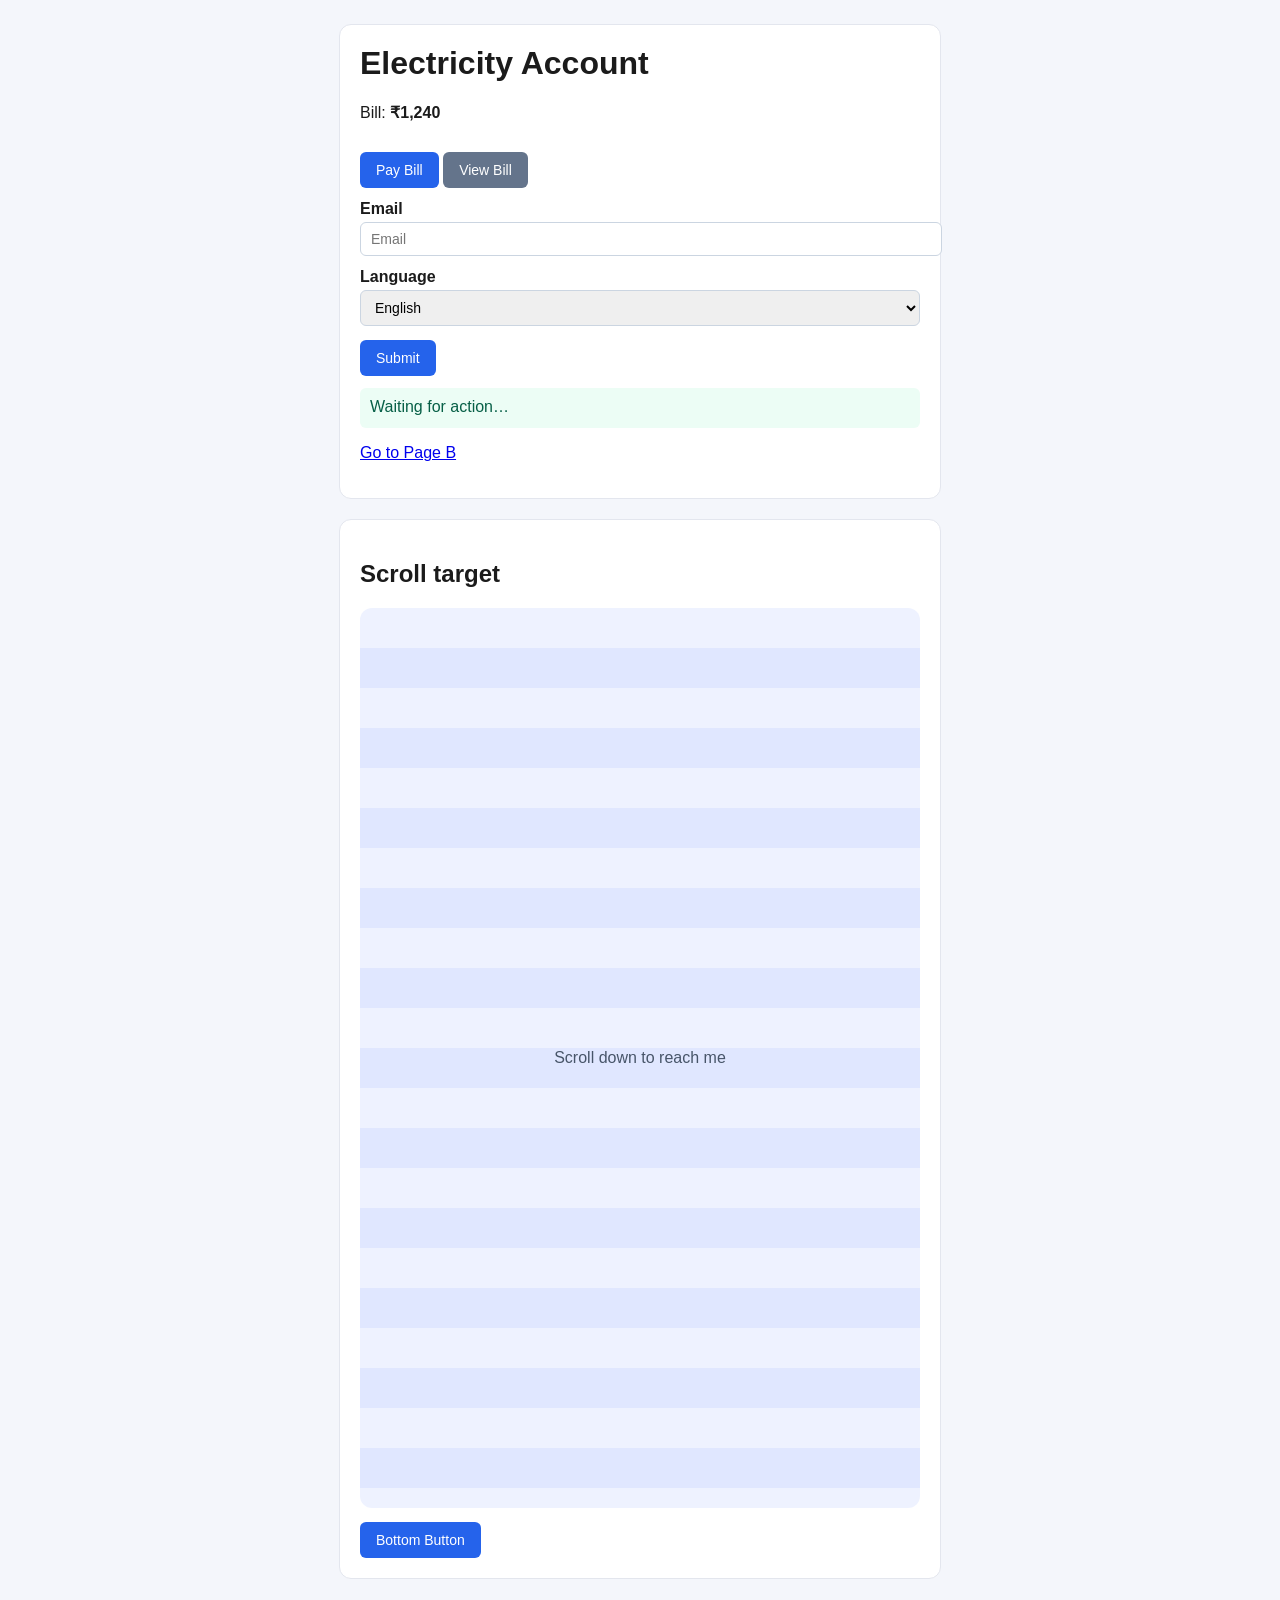
==== demo-site/index.html @ 31cb4ea2 "browser extension" ====
<!DOCTYPE html>
<html lang="en">
<head>
  <meta charset="utf-8" />
  <meta name="viewport" content="width=device-width, initial-scale=1" />
  <title>REACH Demo Portal - Page A</title>
  <style>
    body { font-family: "Segoe UI", Arial, sans-serif; margin: 0; padding: 24px; background: #f4f6fb; color: #1b1b1b; }
    .card { max-width: 560px; margin: 0 auto 20px; background: #fff; border: 1px solid #e3e6ee; border-radius: 12px; padding: 20px; }
    h1 { margin-top: 0; }
    label { display: block; margin: 12px 0 4px; font-weight: 600; }
    input, select { width: 100%; padding: 8px 10px; border: 1px solid #cbd5e1; border-radius: 6px; font-size: 14px; }
    button { margin-top: 14px; padding: 10px 16px; border: 0; border-radius: 6px; background: #2563eb; color: #fff; font-size: 14px; cursor: pointer; }
    button.secondary { background: #64748b; }
    .status { margin-top: 12px; padding: 10px; border-radius: 6px; background: #ecfdf5; color: #065f46; min-height: 20px; }
    .spacer { height: 900px; background: repeating-linear-gradient(180deg, #eef2ff, #eef2ff 40px, #e0e7ff 40px, #e0e7ff 80px); border-radius: 12px; display: flex; align-items: center; justify-content: center; color: #475569; }
  </style>
</head>
<body>
  <div class="card">
    <h1>Electricity Account</h1>
    <p>Bill: <strong>&#8377;1,240</strong></p>

    <button id="pay-button">Pay Bill</button>
    <button id="view-bill" class="secondary">View Bill</button>

    <label for="email">Email</label>
    <input id="email" type="email" placeholder="Email" />

    <label for="language">Language</label>
    <select id="language">
      <option value="english">English</option>
      <option value="kannada">Kannada</option>
      <option value="hindi">Hindi</option>
    </select>

    <button id="submit-btn">Submit</button>

    <div class="status" id="status">Waiting for action&hellip;</div>

    <p style="margin-top:16px"><a href="page-b.html" id="to-page-b">Go to Page B</a></p>
  </div>

  <div class="card">
    <h2>Scroll target</h2>
    <div class="spacer">Scroll down to reach me</div>
    <button id="bottom-button">Bottom Button</button>
  </div>

  <script>
    const status = document.getElementById("status");
    function report(msg) { status.textContent = msg; }

    document.getElementById("pay-button").addEventListener("click", () => report("Pay Bill clicked at " + new Date().toLocaleTimeString()));
    document.getElementById("view-bill").addEventListener("click", () => report("View Bill clicked"));
    document.getElementById("bottom-button").addEventListener("click", () => report("Bottom Button clicked"));
    document.getElementById("submit-btn").addEventListener("click", () => {
      const email = document.getElementById("email").value;
      const lang = document.getElementById("language").value;
      report("Submitted email=" + email + " language=" + lang);
    });
    document.getElementById("email").addEventListener("input", (e) => report("Typing email: " + e.target.value));
    document.getElementById("language").addEventListener("change", (e) => report("Language changed to: " + e.target.value));
  </script>
</body>
</html>
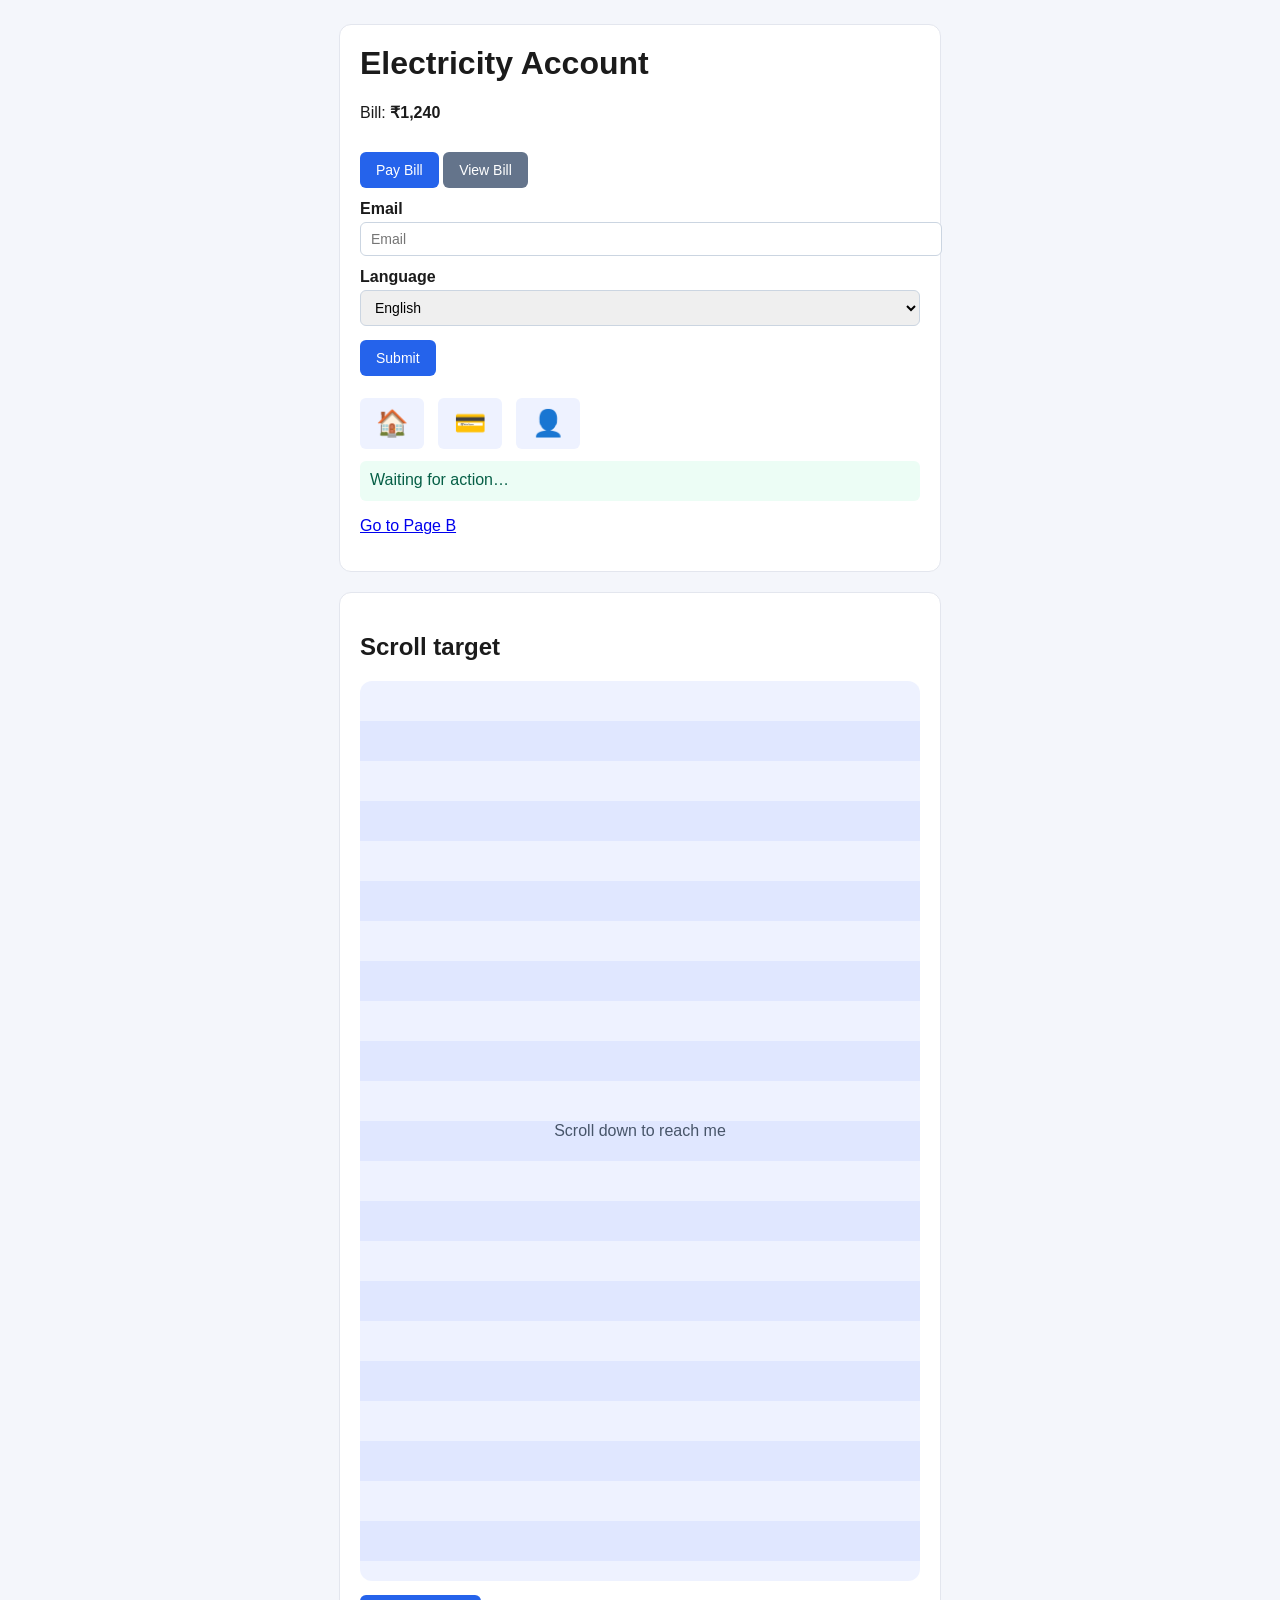
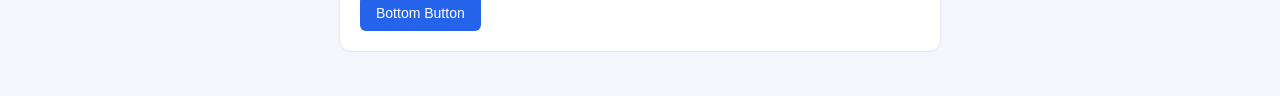
==== commit aa5fc097: "Structure + Vision" ====
--- a/demo-site/index.html
+++ b/demo-site/index.html
@@ -14,6 +14,15 @@
     button.secondary { background: #64748b; }
     .status { margin-top: 12px; padding: 10px; border-radius: 6px; background: #ecfdf5; color: #065f46; min-height: 20px; }
     .spacer { height: 900px; background: repeating-linear-gradient(180deg, #eef2ff, #eef2ff 40px, #e0e7ff 40px, #e0e7ff 80px); border-radius: 12px; display: flex; align-items: center; justify-content: center; color: #475569; }
+    #bill-view[hidden] { display: none; }
+    #bill-view { border-color: #bfdbfe; background: #f8fbff; }
+    #bill-view table { width: 100%; border-collapse: collapse; margin-top: 8px; }
+    #bill-view td { padding: 6px 4px; border-bottom: 1px solid #e3e6ee; }
+    #bill-view td:last-child { text-align: right; font-weight: 600; }
+    .iconbar { display: flex; gap: 14px; margin-top: 8px; }
+    .iconbar button { font-size: 26px; padding: 10px 16px; background: #eef2ff; color: inherit; }
+    #pay-panel[hidden], #profile-panel[hidden] { display: none; }
+    #pay-panel { border-color: #bfdbfe; background: #f8fbff; }
   </style>
 </head>
 <body>
@@ -36,9 +45,54 @@
 
     <button id="submit-btn">Submit</button>
 
+    <!-- Phase 6: deliberately inaccessible icon nav. All three have the same
+         useless aria-label; only the emoji distinguishes them. Structure Agent
+         cannot tell which is payment -> Vision Agent reads the screenshot. -->
+    <div class="iconbar" aria-label="navigation">
+      <button id="icon-home" aria-label="button">&#127968;</button>
+      <button id="icon-pay" aria-label="button">&#128179;</button>
+      <button id="icon-user" aria-label="button">&#128100;</button>
+    </div>
+
     <div class="status" id="status">Waiting for action&hellip;</div>
 
     <p style="margin-top:16px"><a href="page-b.html" id="to-page-b">Go to Page B</a></p>
+  </div>
+
+  <div class="card" id="pay-panel" hidden>
+    <h2>Make a Payment</h2>
+    <p>Amount: <strong>&#8377;1,240.00</strong></p>
+    <label for="card-number">Card number</label>
+    <input id="card-number" inputmode="numeric" placeholder="0000 0000 0000 0000" />
+    <button id="confirm-payment">Confirm payment</button>
+  </div>
+
+  <div class="card" id="profile-panel" hidden>
+    <h2>Your Profile</h2>
+    <p>Name: Karthika M &nbsp;&middot;&nbsp; Consumer no. 4471-2290</p>
+  </div>
+
+  <div class="card" id="bill-view" hidden>
+    <h2>Electricity Bill</h2>
+    <p>Account 4471-2290 &nbsp;&middot;&nbsp; Billing period Aug 2026</p>
+    <table>
+      <tr><td>Units consumed</td><td>312 kWh</td></tr>
+      <tr><td>Amount due</td><td>&#8377;1,240.00</td></tr>
+      <tr><td>Due date</td><td>15 Sep 2026</td></tr>
+      <tr><td>Status</td><td>Unpaid</td></tr>
+    </table>
+    <button id="download-bill">Download PDF</button>
+    <button id="payment-details" class="secondary">Payment details</button>
+  </div>
+
+  <div class="card" id="payment-history" hidden>
+    <h2>Payment History</h2>
+    <table>
+      <tr><td>Jul 2026</td><td>&#8377;1,180.00 &middot; Paid</td></tr>
+      <tr><td>Jun 2026</td><td>&#8377;1,090.00 &middot; Paid</td></tr>
+      <tr><td>May 2026</td><td>&#8377;1,305.00 &middot; Paid</td></tr>
+    </table>
+    <p>Autopay: <strong>Off</strong> &nbsp;&middot;&nbsp; Preferred method: UPI</p>
   </div>
 
   <div class="card">
@@ -52,8 +106,34 @@
     function report(msg) { status.textContent = msg; }
 
     document.getElementById("pay-button").addEventListener("click", () => report("Pay Bill clicked at " + new Date().toLocaleTimeString()));
-    document.getElementById("view-bill").addEventListener("click", () => report("View Bill clicked"));
+    document.getElementById("view-bill").addEventListener("click", () => {
+      const bill = document.getElementById("bill-view");
+      bill.hidden = false;
+      bill.scrollIntoView({ behavior: "smooth", block: "start" });
+      report("Electricity bill opened");
+    });
+    document.getElementById("download-bill").addEventListener("click", () => report("Bill PDF downloaded"));
+    document.getElementById("payment-details").addEventListener("click", () => {
+      const ph = document.getElementById("payment-history");
+      ph.hidden = false;
+      ph.scrollIntoView({ behavior: "smooth", block: "start" });
+      report("Payment details opened");
+    });
     document.getElementById("bottom-button").addEventListener("click", () => report("Bottom Button clicked"));
+    document.getElementById("icon-home").addEventListener("click", () => {
+      window.scrollTo({ top: 0, behavior: "smooth" }); report("Home");
+    });
+    document.getElementById("icon-pay").addEventListener("click", () => {
+      const p = document.getElementById("pay-panel");
+      p.hidden = false; p.scrollIntoView({ behavior: "smooth", block: "start" });
+      report("Payment screen opened");
+    });
+    document.getElementById("icon-user").addEventListener("click", () => {
+      const p = document.getElementById("profile-panel");
+      p.hidden = false; p.scrollIntoView({ behavior: "smooth", block: "start" });
+      report("Profile opened");
+    });
+    document.getElementById("confirm-payment").addEventListener("click", () => report("Payment confirmed - receipt #RCPT-8890"));
     document.getElementById("submit-btn").addEventListener("click", () => {
       const email = document.getElementById("email").value;
       const lang = document.getElementById("language").value;
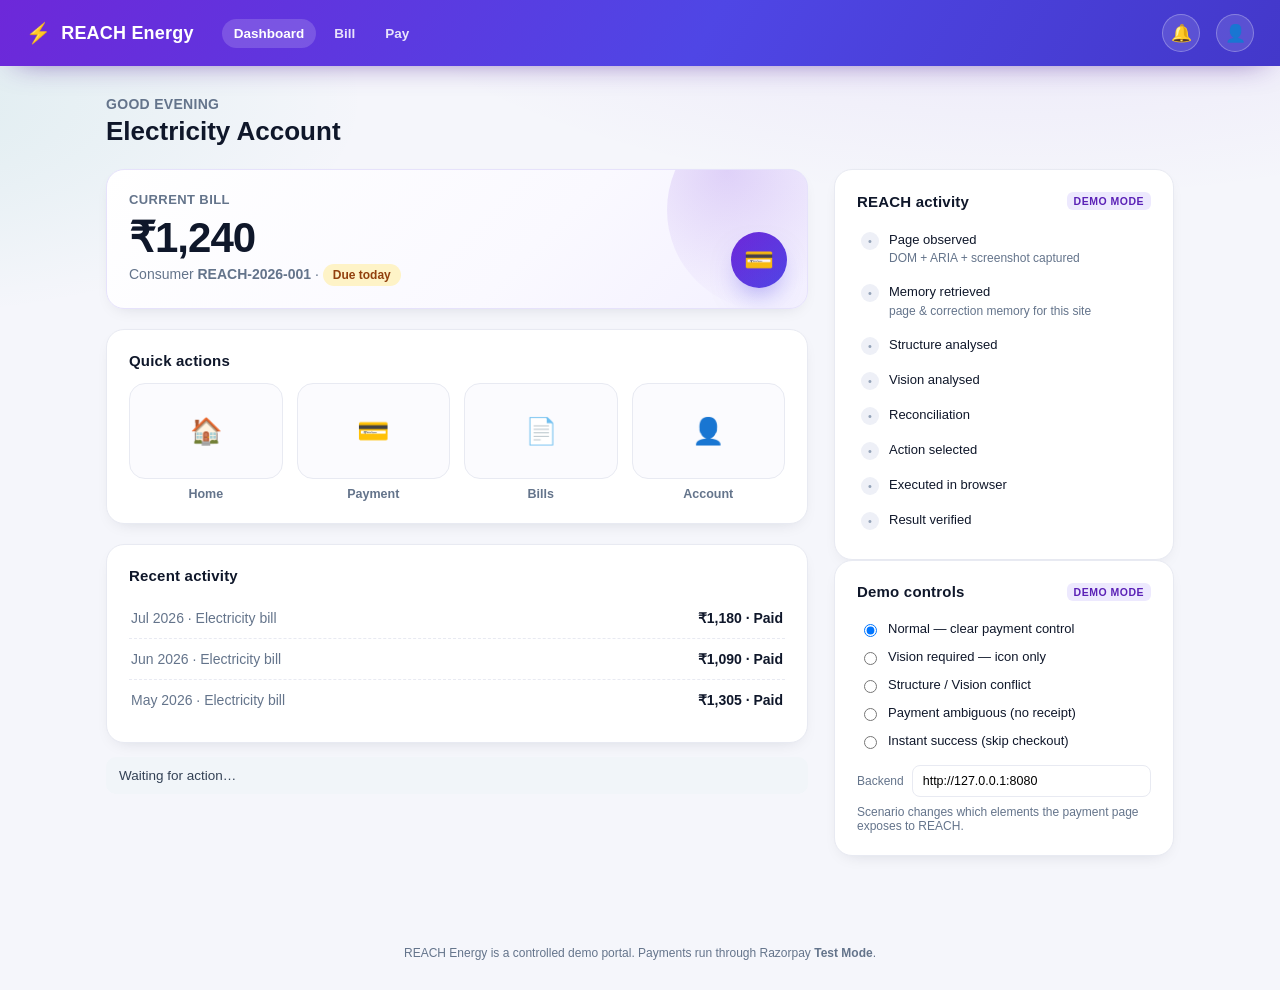
==== commit dc3d512a: "demo" ====
--- a/demo-site/index.html
+++ b/demo-site/index.html
@@ -3,144 +3,74 @@
 <head>
   <meta charset="utf-8" />
   <meta name="viewport" content="width=device-width, initial-scale=1" />
-  <title>REACH Demo Portal - Page A</title>
-  <style>
-    body { font-family: "Segoe UI", Arial, sans-serif; margin: 0; padding: 24px; background: #f4f6fb; color: #1b1b1b; }
-    .card { max-width: 560px; margin: 0 auto 20px; background: #fff; border: 1px solid #e3e6ee; border-radius: 12px; padding: 20px; }
-    h1 { margin-top: 0; }
-    label { display: block; margin: 12px 0 4px; font-weight: 600; }
-    input, select { width: 100%; padding: 8px 10px; border: 1px solid #cbd5e1; border-radius: 6px; font-size: 14px; }
-    button { margin-top: 14px; padding: 10px 16px; border: 0; border-radius: 6px; background: #2563eb; color: #fff; font-size: 14px; cursor: pointer; }
-    button.secondary { background: #64748b; }
-    .status { margin-top: 12px; padding: 10px; border-radius: 6px; background: #ecfdf5; color: #065f46; min-height: 20px; }
-    .spacer { height: 900px; background: repeating-linear-gradient(180deg, #eef2ff, #eef2ff 40px, #e0e7ff 40px, #e0e7ff 80px); border-radius: 12px; display: flex; align-items: center; justify-content: center; color: #475569; }
-    #bill-view[hidden] { display: none; }
-    #bill-view { border-color: #bfdbfe; background: #f8fbff; }
-    #bill-view table { width: 100%; border-collapse: collapse; margin-top: 8px; }
-    #bill-view td { padding: 6px 4px; border-bottom: 1px solid #e3e6ee; }
-    #bill-view td:last-child { text-align: right; font-weight: 600; }
-    .iconbar { display: flex; gap: 14px; margin-top: 8px; }
-    .iconbar button { font-size: 26px; padding: 10px 16px; background: #eef2ff; color: inherit; }
-    #pay-panel[hidden], #profile-panel[hidden] { display: none; }
-    #pay-panel { border-color: #bfdbfe; background: #f8fbff; }
-  </style>
+  <title>REACH Energy — Account</title>
+  <link rel="stylesheet" href="styles.css" />
 </head>
 <body>
-  <div class="card">
-    <h1>Electricity Account</h1>
-    <p>Bill: <strong>&#8377;1,240</strong></p>
+  <div id="chrome"></div>
 
-    <button id="pay-button">Pay Bill</button>
-    <button id="view-bill" class="secondary">View Bill</button>
+  <div class="wrap">
+    <div class="hello">Good evening</div>
+    <h1 class="page-title">Electricity Account</h1>
 
-    <label for="email">Email</label>
-    <input id="email" type="email" placeholder="Email" />
+    <div class="grid">
+      <div>
+        <!-- HERO BILL — the round action is semantically bare on purpose -->
+        <div class="card bill-hero">
+          <h3>Current bill</h3>
+          <div class="bill-amount" id="heroAmount">₹1,240</div>
+          <div class="bill-meta">Consumer <strong>REACH-2026-001</strong> · <span class="pill due">Due today</span></div>
+          <button class="fab" id="pay" aria-label="button" title="">💳</button>
+        </div>
 
-    <label for="language">Language</label>
-    <select id="language">
-      <option value="english">English</option>
-      <option value="kannada">Kannada</option>
-      <option value="hindi">Hindi</option>
-    </select>
+        <div class="card">
+          <h2>Quick actions</h2>
+          <div class="quick">
+            <div class="tile"><button id="nav-home" aria-label="button">🏠</button><div class="cap">Home</div></div>
+            <div class="tile"><button id="nav-pay" aria-label="button">💳</button><div class="cap">Payment</div></div>
+            <div class="tile"><button id="nav-bills" aria-label="button">📄</button><div class="cap">Bills</div></div>
+            <div class="tile"><button id="nav-account" aria-label="button">👤</button><div class="cap">Account</div></div>
+          </div>
+        </div>
 
-    <button id="submit-btn">Submit</button>
+        <div class="card">
+          <h2>Recent activity</h2>
+          <div class="rows">
+            <div class="r"><span class="k">Jul 2026 · Electricity bill</span><span class="v">₹1,180 · Paid</span></div>
+            <div class="r"><span class="k">Jun 2026 · Electricity bill</span><span class="v">₹1,090 · Paid</span></div>
+            <div class="r"><span class="k">May 2026 · Electricity bill</span><span class="v">₹1,305 · Paid</span></div>
+          </div>
+        </div>
 
-    <!-- Phase 6: deliberately inaccessible icon nav. All three have the same
-         useless aria-label; only the emoji distinguishes them. Structure Agent
-         cannot tell which is payment -> Vision Agent reads the screenshot. -->
-    <div class="iconbar" aria-label="navigation">
-      <button id="icon-home" aria-label="button">&#127968;</button>
-      <button id="icon-pay" aria-label="button">&#128179;</button>
-      <button id="icon-user" aria-label="button">&#128100;</button>
+        <div id="status" class="status">Waiting for action…</div>
+      </div>
+
+      <div>
+        <div class="card side">
+          <h2>REACH activity <span class="tag-demo">demo mode</span></h2>
+          <div class="steps" id="steps"></div>
+        </div>
+        <div id="demoCtl"></div>
+      </div>
     </div>
-
-    <div class="status" id="status">Waiting for action&hellip;</div>
-
-    <p style="margin-top:16px"><a href="page-b.html" id="to-page-b">Go to Page B</a></p>
   </div>
 
-  <div class="card" id="pay-panel" hidden>
-    <h2>Make a Payment</h2>
-    <p>Amount: <strong>&#8377;1,240.00</strong></p>
-    <label for="card-number">Card number</label>
-    <input id="card-number" inputmode="numeric" placeholder="0000 0000 0000 0000" />
-    <button id="confirm-payment">Confirm payment</button>
-  </div>
+  <footer>REACH Energy is a controlled demo portal. Payments run through Razorpay <strong>Test Mode</strong>.</footer>
 
-  <div class="card" id="profile-panel" hidden>
-    <h2>Your Profile</h2>
-    <p>Name: Karthika M &nbsp;&middot;&nbsp; Consumer no. 4471-2290</p>
-  </div>
+  <script src="app.js"></script>
+  <script>
+    document.getElementById("chrome").innerHTML = topbar("index.html");
+    document.getElementById("demoCtl").innerHTML = demoControls();
+    wireDemoControls();
+    Activity.mount(document.getElementById("steps"));
+    document.getElementById("heroAmount").textContent = money(BILL.amount);
 
-  <div class="card" id="bill-view" hidden>
-    <h2>Electricity Bill</h2>
-    <p>Account 4471-2290 &nbsp;&middot;&nbsp; Billing period Aug 2026</p>
-    <table>
-      <tr><td>Units consumed</td><td>312 kWh</td></tr>
-      <tr><td>Amount due</td><td>&#8377;1,240.00</td></tr>
-      <tr><td>Due date</td><td>15 Sep 2026</td></tr>
-      <tr><td>Status</td><td>Unpaid</td></tr>
-    </table>
-    <button id="download-bill">Download PDF</button>
-    <button id="payment-details" class="secondary">Payment details</button>
-  </div>
-
-  <div class="card" id="payment-history" hidden>
-    <h2>Payment History</h2>
-    <table>
-      <tr><td>Jul 2026</td><td>&#8377;1,180.00 &middot; Paid</td></tr>
-      <tr><td>Jun 2026</td><td>&#8377;1,090.00 &middot; Paid</td></tr>
-      <tr><td>May 2026</td><td>&#8377;1,305.00 &middot; Paid</td></tr>
-    </table>
-    <p>Autopay: <strong>Off</strong> &nbsp;&middot;&nbsp; Preferred method: UPI</p>
-  </div>
-
-  <div class="card">
-    <h2>Scroll target</h2>
-    <div class="spacer">Scroll down to reach me</div>
-    <button id="bottom-button">Bottom Button</button>
-  </div>
-
-  <script>
-    const status = document.getElementById("status");
-    function report(msg) { status.textContent = msg; }
-
-    document.getElementById("pay-button").addEventListener("click", () => report("Pay Bill clicked at " + new Date().toLocaleTimeString()));
-    document.getElementById("view-bill").addEventListener("click", () => {
-      const bill = document.getElementById("bill-view");
-      bill.hidden = false;
-      bill.scrollIntoView({ behavior: "smooth", block: "start" });
-      report("Electricity bill opened");
-    });
-    document.getElementById("download-bill").addEventListener("click", () => report("Bill PDF downloaded"));
-    document.getElementById("payment-details").addEventListener("click", () => {
-      const ph = document.getElementById("payment-history");
-      ph.hidden = false;
-      ph.scrollIntoView({ behavior: "smooth", block: "start" });
-      report("Payment details opened");
-    });
-    document.getElementById("bottom-button").addEventListener("click", () => report("Bottom Button clicked"));
-    document.getElementById("icon-home").addEventListener("click", () => {
-      window.scrollTo({ top: 0, behavior: "smooth" }); report("Home");
-    });
-    document.getElementById("icon-pay").addEventListener("click", () => {
-      const p = document.getElementById("pay-panel");
-      p.hidden = false; p.scrollIntoView({ behavior: "smooth", block: "start" });
-      report("Payment screen opened");
-    });
-    document.getElementById("icon-user").addEventListener("click", () => {
-      const p = document.getElementById("profile-panel");
-      p.hidden = false; p.scrollIntoView({ behavior: "smooth", block: "start" });
-      report("Profile opened");
-    });
-    document.getElementById("confirm-payment").addEventListener("click", () => report("Payment confirmed - receipt #RCPT-8890"));
-    document.getElementById("submit-btn").addEventListener("click", () => {
-      const email = document.getElementById("email").value;
-      const lang = document.getElementById("language").value;
-      report("Submitted email=" + email + " language=" + lang);
-    });
-    document.getElementById("email").addEventListener("input", (e) => report("Typing email: " + e.target.value));
-    document.getElementById("language").addEventListener("change", (e) => report("Language changed to: " + e.target.value));
+    const go = (h) => () => (location.href = h);
+    document.getElementById("nav-home").onclick = () => setStatus("", "Home");
+    document.getElementById("nav-bills").onclick = go("bill.html");
+    document.getElementById("nav-account").onclick = () => setStatus("", "Account");
+    document.getElementById("nav-pay").onclick = go("payment.html");
+    document.getElementById("pay").onclick = () => { setStatus("", "Opening payment…"); go("payment.html")(); };
   </script>
 </body>
 </html>
--- a/demo-site/styles.css
+++ b/demo-site/styles.css
@@ -0,0 +1,193 @@
+/* ===== REACH Energy — demo portal design system ===== */
+:root {
+  --violet: #6d28d9;
+  --violet-2: #4f46e5;
+  --teal: #0d9488;
+  --bg: #f5f6fb;
+  --surface: #ffffff;
+  --ink: #0f172a;
+  --muted: #64748b;
+  --line: #e8eaf2;
+  --ok: #047857;
+  --warn: #b45309;
+  --danger: #b91c1c;
+  --radius: 18px;
+  --shadow: 0 18px 40px -18px rgba(15, 23, 42, 0.22);
+  --shadow-sm: 0 6px 18px -10px rgba(15, 23, 42, 0.18);
+  --font: "Inter", "Segoe UI", -apple-system, BlinkMacSystemFont, Roboto, Arial, sans-serif;
+}
+
+* { box-sizing: border-box; }
+html, body { margin: 0; }
+body {
+  font-family: var(--font);
+  color: var(--ink);
+  background:
+    radial-gradient(1200px 500px at 80% -10%, rgba(109, 40, 217, 0.10), transparent 60%),
+    radial-gradient(900px 400px at -10% 10%, rgba(13, 148, 136, 0.10), transparent 55%),
+    var(--bg);
+  min-height: 100vh;
+  -webkit-font-smoothing: antialiased;
+}
+
+a { color: var(--violet-2); text-decoration: none; }
+a:hover { text-decoration: underline; }
+
+/* ---- top bar ---- */
+.topbar {
+  position: sticky; top: 0; z-index: 20;
+  display: flex; align-items: center; gap: 16px;
+  padding: 14px 26px;
+  color: #fff;
+  background: linear-gradient(120deg, var(--violet) 0%, var(--violet-2) 55%, #4338ca 100%);
+  box-shadow: 0 10px 30px -16px rgba(76, 29, 149, 0.7);
+}
+.brand { display: flex; align-items: center; gap: 10px; font-weight: 800; font-size: 18px; letter-spacing: .2px; }
+.brand .spark { font-size: 20px; }
+.topbar nav { display: flex; gap: 6px; margin-left: 12px; }
+.topbar nav a {
+  color: rgba(255,255,255,.86); font-size: 13.5px; font-weight: 600;
+  padding: 7px 12px; border-radius: 999px;
+}
+.topbar nav a:hover, .topbar nav a[aria-current="page"] {
+  background: rgba(255,255,255,.16); color: #fff; text-decoration: none;
+}
+.topbar .spacer { flex: 1; }
+.icon-btn {
+  width: 38px; height: 38px; border-radius: 50%;
+  border: 1px solid rgba(255,255,255,.28);
+  background: rgba(255,255,255,.12); color: #fff;
+  font-size: 17px; cursor: pointer; display: grid; place-items: center;
+}
+.icon-btn:hover { background: rgba(255,255,255,.22); }
+
+/* ---- layout ---- */
+.wrap { max-width: 1120px; margin: 0 auto; padding: 30px 26px 60px; }
+.grid { display: grid; grid-template-columns: 1fr 340px; gap: 26px; align-items: start; }
+@media (max-width: 900px) { .grid { grid-template-columns: 1fr; } }
+
+.hello { font-size: 14px; color: var(--muted); font-weight: 600; letter-spacing: .3px; text-transform: uppercase; }
+.page-title { margin: 4px 0 22px; font-size: 26px; font-weight: 800; }
+
+/* ---- cards ---- */
+.card {
+  background: var(--surface);
+  border: 1px solid var(--line);
+  border-radius: var(--radius);
+  box-shadow: var(--shadow-sm);
+  padding: 22px;
+}
+.card + .card { margin-top: 20px; }
+.card h2 { margin: 0 0 14px; font-size: 15px; font-weight: 700; letter-spacing: .2px; }
+.card h3 { margin: 0 0 6px; font-size: 13px; color: var(--muted); font-weight: 600; text-transform: uppercase; letter-spacing: .4px; }
+
+/* hero bill card */
+.bill-hero {
+  position: relative; overflow: hidden;
+  background: linear-gradient(135deg, #ffffff 0%, #faf9ff 60%, #f3f0ff 100%);
+  border: 1px solid #e6e2fb;
+}
+.bill-hero::after {
+  content: ""; position: absolute; right: -60px; top: -60px;
+  width: 200px; height: 200px; border-radius: 50%;
+  background: radial-gradient(circle at 30% 30%, rgba(109,40,217,.18), transparent 70%);
+}
+.bill-amount { font-size: 42px; font-weight: 800; letter-spacing: -1px; margin: 2px 0; }
+.bill-meta { color: var(--muted); font-size: 14px; }
+.pill {
+  display: inline-block; padding: 4px 10px; border-radius: 999px;
+  font-size: 12px; font-weight: 700;
+}
+.pill.due { background: #fef3c7; color: #92400e; }
+.pill.paid { background: #dcfce7; color: #166534; }
+
+/* round icon action (semantically bare on purpose) */
+.fab {
+  position: absolute; right: 20px; bottom: 20px;
+  width: 56px; height: 56px; border-radius: 50%;
+  border: 0; cursor: pointer; font-size: 24px;
+  color: #fff; background: linear-gradient(135deg, var(--violet), var(--violet-2));
+  box-shadow: 0 14px 28px -10px rgba(79, 70, 229, .55);
+  display: grid; place-items: center;
+}
+.fab:hover { transform: translateY(-1px); }
+
+/* quick actions */
+.quick { display: grid; grid-template-columns: repeat(4, 1fr); gap: 14px; }
+.quick .tile { text-align: center; }
+.quick button {
+  width: 100%; aspect-ratio: 1 / 1; max-height: 96px;
+  border: 1px solid var(--line); border-radius: 16px;
+  background: #fbfbfe; font-size: 26px; cursor: pointer;
+  display: grid; place-items: center; transition: .12s;
+}
+.quick button:hover { border-color: #c7bdf3; background: #fff; box-shadow: var(--shadow-sm); }
+.quick .cap { margin-top: 8px; font-size: 12.5px; color: var(--muted); font-weight: 600; }
+
+/* data rows */
+.rows { display: grid; gap: 0; }
+.rows .r { display: flex; justify-content: space-between; padding: 12px 2px; border-bottom: 1px dashed var(--line); font-size: 14px; }
+.rows .r:last-child { border-bottom: 0; }
+.rows .r .k { color: var(--muted); }
+.rows .r .v { font-weight: 700; }
+
+/* buttons */
+.btn {
+  border: 0; border-radius: 12px; padding: 11px 18px;
+  font-size: 14px; font-weight: 700; cursor: pointer;
+  background: linear-gradient(135deg, var(--violet), var(--violet-2)); color: #fff;
+}
+.btn.secondary { background: #eef0f7; color: var(--ink); }
+.btn.ghost { background: transparent; color: var(--violet-2); border: 1px solid #d9d5f4; }
+.btn.big { width: 100%; padding: 15px; font-size: 15px; border-radius: 14px; }
+.btn.pay-lg {
+  width: 100%; padding: 16px; font-size: 17px; letter-spacing: .3px;
+  background: linear-gradient(135deg, #10b981, #059669);
+}
+.btnrow { display: flex; gap: 10px; flex-wrap: wrap; margin-top: 14px; }
+
+/* activity / reasoning panel */
+.side h2 { display: flex; align-items: center; justify-content: space-between; }
+.tag-demo { font-size: 10.5px; font-weight: 800; letter-spacing: .5px; text-transform: uppercase;
+  background: #ede9fe; color: #5b21b6; padding: 3px 7px; border-radius: 6px; }
+.steps { display: grid; gap: 2px; margin-top: 6px; }
+.step { display: flex; gap: 10px; align-items: flex-start; font-size: 13px; padding: 7px 4px; border-radius: 8px; }
+.step .dot { width: 18px; height: 18px; border-radius: 50%; display: grid; place-items: center;
+  font-size: 11px; flex: none; background: #eef0f7; color: #94a3b8; margin-top: 1px; }
+.step.pending .dot { background: #eef0f7; }
+.step.ok .dot { background: #dcfce7; color: var(--ok); }
+.step.warn .dot { background: #fef3c7; color: var(--warn); }
+.step.block .dot { background: #fee2e2; color: var(--danger); }
+.step.ok, .step.warn, .step.block { background: #fbfbfe; }
+.step .lbl { line-height: 1.4; }
+.step .sub { color: var(--muted); font-size: 12px; }
+
+/* demo controls */
+.demo-ctl label { display: flex; gap: 8px; align-items: center; font-size: 13px; padding: 6px 2px; cursor: pointer; }
+.demo-ctl .hint { font-size: 12px; color: var(--muted); margin-top: 8px; }
+.field { display: flex; gap: 8px; align-items: center; margin-top: 10px; }
+.field input { flex: 1; padding: 8px 10px; border: 1px solid var(--line); border-radius: 8px; font-size: 12.5px; }
+
+/* status line */
+.status { margin-top: 14px; padding: 11px 13px; border-radius: 10px; font-size: 13.5px;
+  background: #f1f5f9; color: #334155; min-height: 20px; }
+.status.ok { background: #ecfdf5; color: #065f46; }
+.status.warn { background: #fffbeb; color: #92400e; }
+.status.err { background: #fef2f2; color: #991b1b; }
+
+/* receipt */
+.receipt { text-align: center; }
+.receipt .check { width: 64px; height: 64px; border-radius: 50%; margin: 6px auto 12px;
+  background: linear-gradient(135deg, #10b981, #059669); color: #fff;
+  display: grid; place-items: center; font-size: 30px; }
+.receipt h1 { margin: 0 0 4px; font-size: 22px; }
+.receipt .amt { font-size: 34px; font-weight: 800; margin: 8px 0 16px; }
+.receipt .rows { text-align: left; max-width: 380px; margin: 0 auto; }
+.spinner { width: 18px; height: 18px; border: 3px solid #cbd5e1; border-top-color: var(--violet);
+  border-radius: 50%; animation: spin .9s linear infinite; display: inline-block; vertical-align: middle; margin-right: 8px; }
+@keyframes spin { to { transform: rotate(360deg); } }
+
+/* accessibility: never hide focus */
+:focus-visible { outline: 3px solid #4338ca; outline-offset: 2px; }
+
+footer { text-align: center; color: var(--muted); font-size: 12px; padding: 30px; }
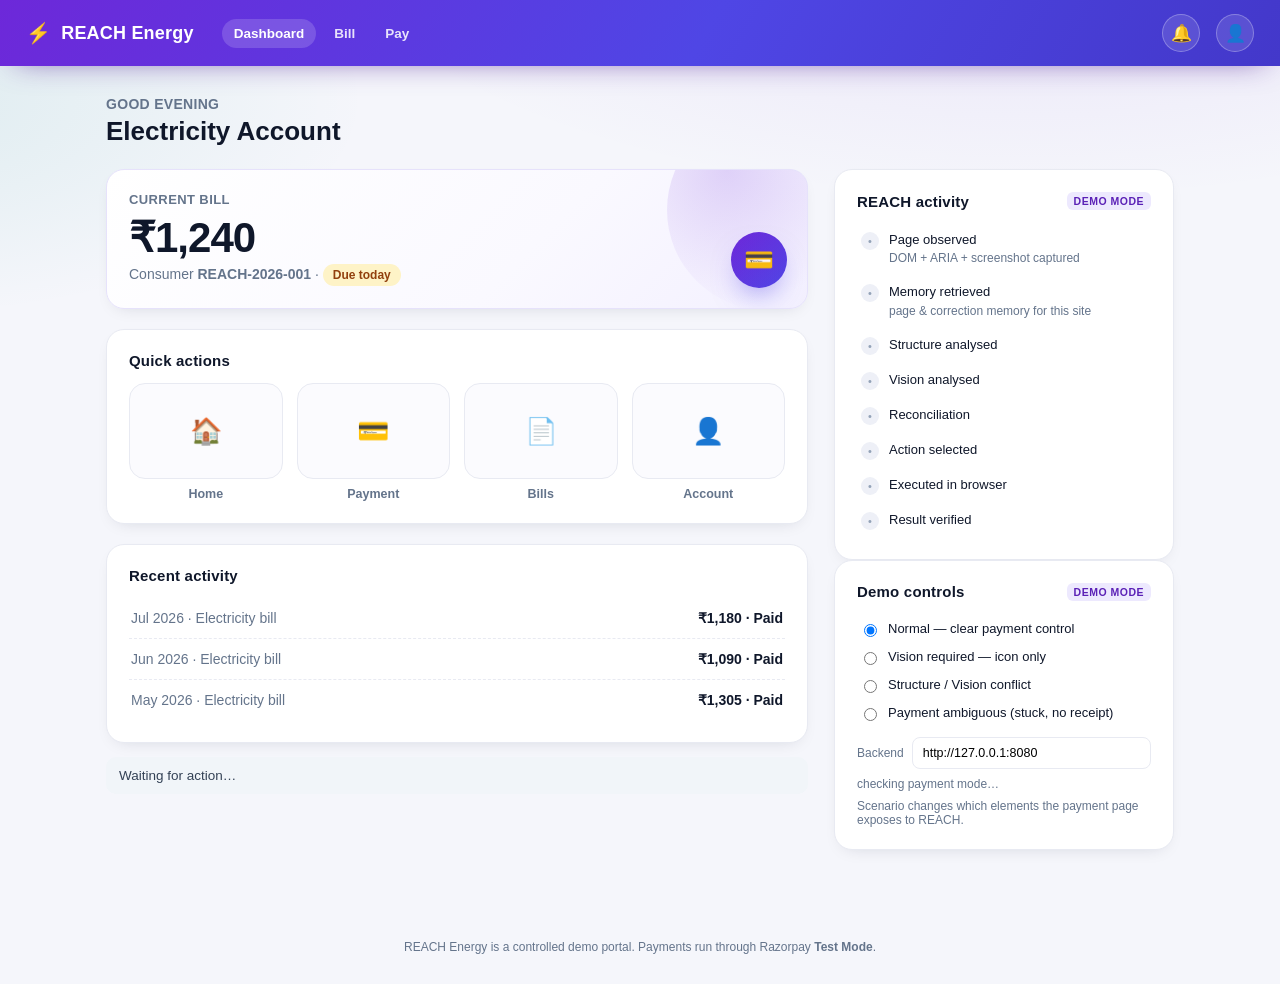
==== commit 2c80bca0: "demo1" ====
--- a/demo-site/index.html
+++ b/demo-site/index.html
@@ -4,7 +4,7 @@
   <meta charset="utf-8" />
   <meta name="viewport" content="width=device-width, initial-scale=1" />
   <title>REACH Energy — Account</title>
-  <link rel="stylesheet" href="styles.css" />
+  <link rel="stylesheet" href="styles.css?v=13" />
 </head>
 <body>
   <div id="chrome"></div>
@@ -57,7 +57,7 @@
 
   <footer>REACH Energy is a controlled demo portal. Payments run through Razorpay <strong>Test Mode</strong>.</footer>
 
-  <script src="app.js"></script>
+  <script src="app.js?v=13"></script>
   <script>
     document.getElementById("chrome").innerHTML = topbar("index.html");
     document.getElementById("demoCtl").innerHTML = demoControls();
@@ -70,7 +70,11 @@
     document.getElementById("nav-bills").onclick = go("bill.html");
     document.getElementById("nav-account").onclick = () => setStatus("", "Account");
     document.getElementById("nav-pay").onclick = go("payment.html");
-    document.getElementById("pay").onclick = () => { setStatus("", "Opening payment…"); go("payment.html")(); };
+    // The hero 💳 is THE pay button.
+    document.getElementById("pay").onclick = () => {
+      simulatePipeline(scenario());
+      payAuto(BILL.amount, BILL.consumer);
+    };
   </script>
 </body>
 </html>
